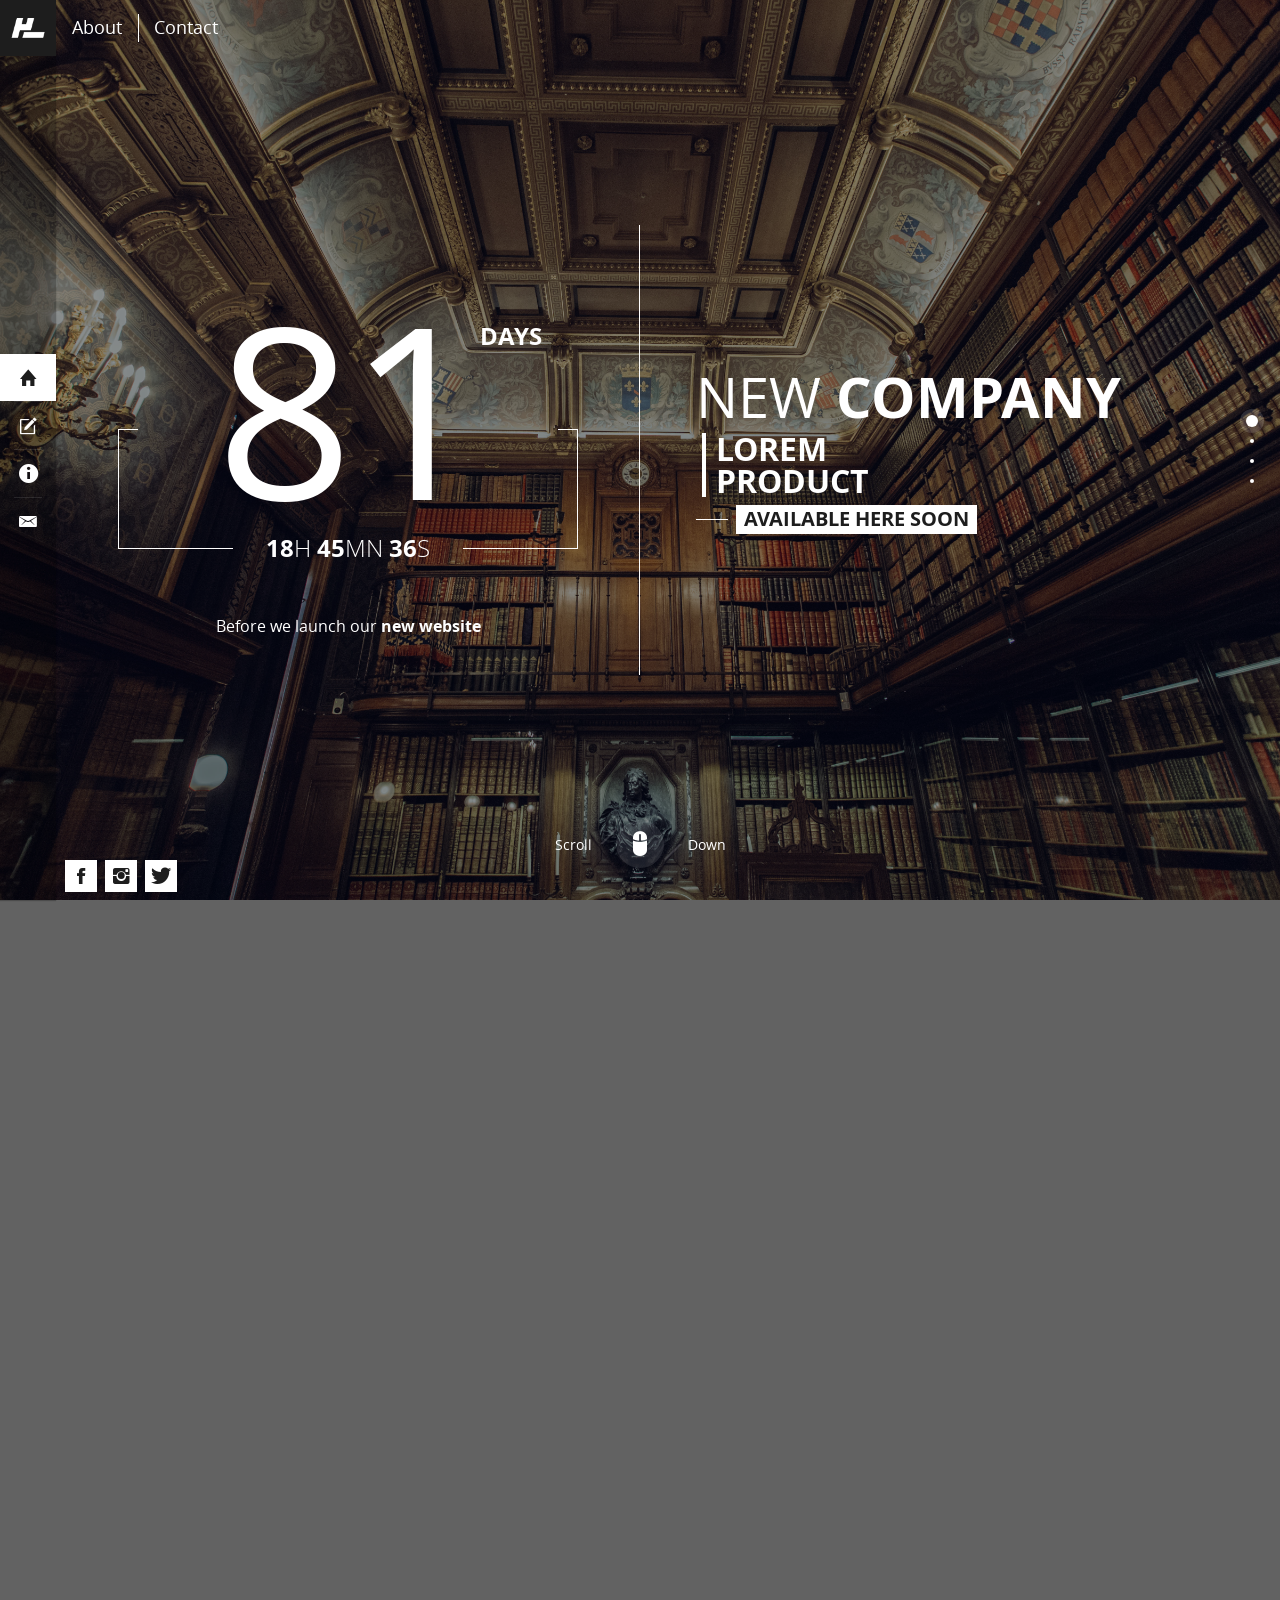
==== index2.html @ 59c7711b "index2" ====
<!doctype html>
<!--
COPYRIGHT by HighHay/Mivfx
Before using this theme, you should accept themeforest licenses terms.
http://themeforest.net/licenses
-->

<html class="no-js" lang="en">
    <head>
        <meta http-equiv="content-type" content="text/html; charset=UTF-8">
        <meta charset="utf-8">

        <!-- Page Title Here -->
        <title>Timex - Landing page Coming Soon responsive template</title>
		
        <!-- Page Description Here -->
		<meta name="description" content="A responsive coming soon template, un template HTML pour une page en cours de construction">

        <!-- Disable screen scaling-->
        <meta name="viewport" content="width=device-width, user-scalable=no, initial-scale=1, maximum-scale=1, user-scalable=0">

        <!-- Place favicon.ico and apple-touch-icon(s) in the root directory -->
        
        <!-- Initializer -->
        <link rel="stylesheet" href="./css/normalize.css">        
        
        <!-- Web fonts and Web Icons -->
        <link rel="stylesheet" href="./css/pageloader.css">
        <link rel="stylesheet" href="./fonts/opensans/stylesheet.css">
        <link rel="stylesheet" href="./fonts/asap/stylesheet.css">
        <link rel="stylesheet" href="./css/ionicons.min.css">
        
        <!-- Vendor CSS style -->
        <link rel="stylesheet" href="./css/foundation.min.css">
        <link rel="stylesheet" href="./js/vendor/jquery.fullPage.css">
        <link rel="stylesheet" href="./js/vegas/vegas.min.css">
        
		<!-- Main CSS files -->
        <link rel="stylesheet" href="./css/main.css">
        <link rel="stylesheet" href="./css/main_responsive.css">
        <link rel="stylesheet" href="./css/style-color1.css">
        
        <script src="./js/vendor/modernizr-2.7.1.min.js"></script>
    </head>
    <body id="menu" class="alt-bg">
        <!--[if lt IE 8]>
            <p class="browsehappy">You are using an <strong>outdated</strong> browser. Please <a href="http://browsehappy.com/">upgrade your browser</a> to improve your experience.</p>
        <![endif]-->
        
        <!-- Page Loader -->
        <div class="page-loader" id="page-loader">
            <div><i class="ion ion-loading-d"></i><p>loading</p></div>
        </div>
        
        <!-- BEGIN OF site header Menu -->
		<!-- Add "material" class for a material design style -->
		<header class="header-top">
			
            <div class="menu clearfix">
                <a href="#about-us">about</a>
				
                <!--<div class="menu-cont">
					<p class="text">Menu cont</p>
					<ul class="sub-menu">
						<li><a href="htp://page">My Page</a></li>
					</ul>
				</div>-->
				<!-- Add other menu similar to "about" here -->
                <a href="#contact">contact</a>
            </div>
		</header>
        <!-- END OF site header Menu-->
        
        <!-- BEGIN OF Quick nav icons at left -->
		<nav class="quick-link count-4 nav-left">
			<div class="logo">
				<a href="#home">
					<img src="img/logo_only.png" alt="Logo Brand">
				</a>
			</div>
			<ul id="qmenu" class="qmenu">
				<li data-menuanchor="home">
					<a href="#home" class=""><i class="icon ion ion-home"></i>
					</a>
					<span class="title">Home page</span>
				</li>
				<li data-menuanchor="register">
					<a href="#register"><i class="icon ion ion-compose"></i>
					</a>
					<span class="title">Stay in touch</span>
				</li>
				<li data-menuanchor="about-us">
					<a href="#about-us"><i class="icon ion ion-android-information"></i>
					</a>
					<span class="title">About Us</span>
				</li>
				<!--<li data-menuanchor="contact">
					<a href="#contact"><i class="icon ion ion-android-call"></i>
					</a>
					<span class="title">Contact</span>
				</li>-->
				<li data-menuanchor="contact">
					<a href="#contact"><i class="icon ion ion-email"></i>
					</a>
					<span class="title">Contact</span>
				</li>
			</ul>
		</nav>
        <!-- END OF Quick nav icons at left -->
        


        <!-- BEGIN OF site cover -->
        <div class="page-cover" id="s-cover">
            <!-- Cover Background -->
            <div class="cover-bg pos-abs full-size bg-img" data-image-src="img/bg-default.jpg"></div>
			
            <!-- BEGIN OF Slideshow Background -->
            <!--<div class="cover-bg pos-abs full-size slide-show">
				<i class='img' data-src='./img/bg-slide1.jpg'></i>
				<i class='img' data-src='./img/bg-slide2.jpg'></i>
				<i class='img' data-src='./img/bg-slide3.jpg'></i>
				<i class='img' data-src='./img/bg-slide4.jpg'></i>
			</div>-->
            <!-- END OF Slideshow Background -->
            
            <!--BEGIN OF Static video bg  - uncomment below to use Video as Background-->
            <!--<div id="container" class="video-container show-for-medium-up">
                <video autoplay="autoplay" loop="loop" autobuffer="autobuffer" muted="muted"
                       width="640" height="360">
                    <source src="vid/flower_loop.mp4" type="video/mp4">
                </video>
            </div>-->
            <!--END OF Static video bg-->
			
			<!-- Solid color as background -->
<!--            <div class="cover-bg pos-abs full-size bg-color" data-bgcolor="rgb(59, 59, 59)"></div>-->
			
			<!-- Solid color as filter -->
            <div class="cover-bg-mask pos-abs full-size bg-color" data-bgcolor="rgba(0, 0, 0, 0.41)"></div>
            
        </div>
        <!--END OF site Cover -->
		
		<!-- Begin of timer pane -->
		<div class="pane-when " id="s-when">
			<div class="content">
				<!-- Clock -->
				<div class="clock clock-countdown">
					<div class="site-config"
						 data-date="10/30/2016 00:00:00" 
						 data-date-timezone="+0"
						 ></div>					
					<div class="elem-center">
						<div class="digit">
							<span class="days">81</span>
							<span class="txt">days</span>
						</div>
					</div>
					<!-- Logo instead -->
<!--
					<div class="logo">
						<a href="#">
							<img src="img/logo_only.png">
						</a>
					</div>
-->
					
					<div class="elem-bottom">
						<div class="deco"></div>
						
<!--						<span class="days">12</span><span class="thin">D</span>-->
						<span class="hours">18</span><span class="thin">H</span>
						<span class="minutes">45</span><span class="thin">MN</span>
						<span class="seconds">36</span><span class="thin">S</span>
					</div>
				</div> 
				
				
				<footer>
					<p>Before we launch our <strong>new website</strong></p>
				</footer>                
			</div> 
		</div>
		<!-- End of timer pane -->
        
        <!-- BEGIN OF site main content content here -->
        <main class="page-main" id="mainpage">             
            
			<!-- Begin of home page -->
			<div class="section page-home page page-cent" id="s-home">
				
				<!-- Logo -->
				<!--<div class="logo-container">
					<img class="h-logo" src="img/logo_only.png" alt="Logo">
				</div>-->
				<!-- Content -->
				<section class="content">
					
					<header class="header">
						<div class="h-left">
							<h2>New <strong>Company</strong></h2>
						</div>
						<div class="h-right">
							<h3>Lorem <br>product</h3>
							<h4 class="subhead"><a href="#register">Available here soon</a></h4>
						</div>
					</header>
				</section>
				
				<!-- Scroll down button -->
                <footer class="p-footer p-scrolldown">
                    <a href="#register">
                        <div class="arrow-d">
							<div class="before">Scroll</div>
							<div class="after">Down</div>
							<div class="circle"><i class="ion ion-mouse"></i></div>
						</div>
                    </a>                        
                </footer>
			</div>
			<!-- End of home page -->
            
           
            
            <!-- Begin of register page -->
            <div class="section page-register page page-cent"  id="s-register">
                <section class="content">
                    <header class="p-title">
                        <h3>Register <i class="ion ion-compose"></i></h3> 
						<h4 class="subhead">Register to get our latest news</h4>
                    </header>
                    <div>
                        <form id="mail-subscription" class="form magic send_email_form" method="get" action="ajaxserver/serverfile.php">
                            <p class="invite">Please, write your email below to stay in touch with us :</p>
							<div class="fields clearfix">
								<div class="input">
									<label for="reg-email">Email </label>
									<input id="reg-email" class="email_f"  name="email" type="email" required placeholder="your@email.address" data-validation-type="email"></div>
								<div class="buttons">
									<button id="submit-email" class="button email_b" name="submit_email">Ok</button>
								</div>
							</div>
                            
                            <p class="email-ok invisible"><strong>Thank you</strong> for your subscription. We will inform you.</p>
                        </form>
                    </div>
                </section>
                <footer class="p-footer p-scrolldown">
                    <a href="#about-us">
                        <div class="arrow-d">
							<div class="before">About</div>
							<div class="after">Lorem</div>
							<div class="circle"><i class="ion ion-mouse"></i></div>
						</div>
                    </a>                        
                </footer>
            </div>
            <!-- End of register page -->
            
            <!-- Begin of about us page -->
            <div class="section page-about page page-cent" id="s-about-us">
                <section class="content">
                    <header class="p-title">
                        <h3>About Us<i class="ion ion-android-information">
                            </i>
                        </h3>
						<h4 class="subhead">We <span class="bold">make</span> only <span class="bold">beautiful</span> things</h4>
                    </header>
                    <article class="text">
                        <p>Lorem ipsum <strong>magicum </strong>dolor sit amet, consectetur adipiscing elit. Maecenas a sem ultrices neque vehicula fermentum a sit amet nulla.</p>
                        <p>Aenean ultricies odio at erat facilisis tincidunt. Fusce tempor auctor justo, nec facilisis quam vehicula vel. Aenean non mattis purus, eget lobortis odio. </p>
                    </article>
                </section>
                <footer class="p-footer p-scrolldown">
                    <a href="#contact">
                        <div class="arrow-d">
							<div class="before">Contact</div>
							<div class="after">Message</div>
							<div class="circle"><i class="ion ion-mouse"></i></div>
						</div>
                    </a>                        
                </footer>
            </div>
            <!-- End of about us page -->
                
            <!-- Begin of Contact page   -->
            <div class="section page-contact page page-cent  bg-color" data-bgcolor="rgba(95, 25, 208, 0.88)s" id="s-contact">
				<!-- Begin of contact information -->
				<div class="slide" id="s-information" data-anchor="information">
					<section class="content">
						<header class="p-title">
							<h3>Contact<i class="ion ion-location">
								</i>
							</h3>
							<ul class="buttons">
								<li class="show-for-medium-up">
									<a title="About" href="#about-us" ><i class="ion ion-android-information"></i></a>
								</li>
								<!--<li>
									<a title="Contact" href="#contact/information"><i class="ion ion-location"></i></a>
								</li>-->
								<li>
									<a title="Message" href="#contact/message"><i class="ion ion-email"></i></a>
								</li>
							</ul>
						</header>
						<!-- Begin Of Page SubSction -->
						<div class="contact">
							<div class="row">
								<div class="medium-6 columns left">
									<ul>
										<li>
											<h4>Email</h4>
											<p><a href="mailto://contact@mail.com">contactemail@mail.com</a></p>
										</li>
										<li>
											<h4>Address</h4>
											<p>99 Location Street
											<br>Antartica SP</p>
										</li>
										<li>
											<h4>Phone</h4>
											<p>+999 123 456 89</p>
										</li>
									</ul>
								</div>
								<div class="medium-6 columns social-links right">
									<ul>

										<!-- legal notice -->
										<li class="show-for-medium-up">
											<h4>Website</h4>
											<p><a href="http://www.highhay.com">www.highhay.com</a></p>
										</li>
										<li  class="show-for-medium-up">
											<h4>Find us on</h4>
											<!-- Begin of Social links -->
											<div class="socialnet">
												<a href="#"><i class="ion ion-social-facebook"></i></a>
												<a href="#"><i class="ion ion-social-instagram"></i></a>
												<a href="#"><i class="ion ion-social-twitter"></i></a>
												<a href="#"><i class="ion ion-social-pinterest"></i></a>
												<a href="#"><i class="ion ion-social-tumblr"></i></a>
											</div>
											<!-- End of Social links -->
										</li>
										<li>
											<p><img src="img/logo_large.png" alt="Logo" class="logo"></p>
											<p class="small">Bientot by <strong><a href="http://highhay.com">Brand</a></strong>. All right reserved 2015</p>
										</li>
									</ul>

								</div>
							</div>
						</div>
						<!-- End of page SubSection -->
					</section>  
				</div>
				<!-- end of contact information -->
				
				<!-- begin of contact message --> 
				<div class="slide" id="s-message" data-anchor="message">
					<section class="content">
						<header class="p-title">
							<h3>Write to us<i class="ion ion-email">
								</i>
							</h3>
							<ul class="buttons">
								<li class="show-for-medium-up">
									<a title="About" href="#about-us"><i class="ion ion-android-information"></i></a>
								</li>
								<li>
									<a title="Contact" href="#contact/information"><i class="ion ion-location"></i></a>
								</li>
								<!--<li>
									<a title="Message" href="#contact/message"><i class="ion ion-email"></i></a>
								</li>-->
							</ul>
						</header>
						<!-- Begin Of Page SubSction -->
						
						<div class="page-block c-right v-zoomIn">
							<div class="wrapper">
								<div>
									<form class="message form send_message_form" method="get" action="ajaxserver/serverfile.php">
										<div class="fields clearfix">
											<div class="input">
												<label for="mes-name">Name </label>
												<input id="mes-name" name="name" type="text" placeholder="Your Name" required></div>
											<div class="buttons">
												<button id="submit-message" class="button email_b" name="submit_message">Ok</button>
											</div>
										</div>
										<div class="fields clearfix">
											<div class="input">
												<label for="mes-email">Email </label>
												<input id="mes-email" type="email" placeholder="Email Address" name="email" required>
											</div>
										</div>
										<div class="fields clearfix no-border">
											<label for="mes-text">Message </label>
											<textarea id="mes-text" placeholder="Message ..." name="message" required></textarea>

											<div>
												<p class="message-ok invisible">Your message has been sent, thank you.</p>
											</div>
										</div>
									</form>
								</div>
							</div>
						</div>
						<!-- End Of Page SubSction -->
					</section>
						
				</div>
				<!-- End of contact message -->
            </div>
            <!-- End of Contact page  -->   
        
        </main>

        <!-- END OF site main content content here -->  
		
		<!-- Begin of site footer -->
		<footer class="page-footer">
			<div>
				<a href="http://www.facebook.com/highhay" target="_blank"><i class="ion icon ion-social-facebook"></i></a>
				<a href="http://www.instagram.com/miradontsoa" target="_blank"><i class="ion icon ion-social-instagram"></i></a>
				<a href="http://twitter.com/miradontsoa" target="_blank"><i class="ion icon ion-social-twitter"></i></a>
			</div>
		</footer>
		<!-- End of site footer -->

        
<!--        <script src="//ajax.googleapis.com/ajax/libs/jquery/1.11.0/jquery.min.js"></script>-->
        
        <!-- All Javascript plugins goes here -->
<!--		<script src="//code.jquery.com/jquery-1.11.2.min.js"></script>-->
        <script src="./js/vendor/jquery-1.11.2.min.js"></script>
		<!-- All vendor scripts -->
        <script src="./js/vendor/all.js"></script>
		
		<!-- Detailed vendor scripts -->
        <!--<script src="./js/vendor/jquery.fullPage.min.js"></script>
        <script src="./js/vendor/jquery.slimscroll.min.js"></script>
        <script src="./js/vendor/jquery.knob.min.js"></script>
        <script src="./js/vegas/vegas.min.js"></script>
        <script src="./js/jquery.maximage.js"></script>
        <script src="./js/okvideo.min.js"></script>-->
		
		<!-- Downcount JS -->
        <script src="./js/jquery.downCount.js"></script>
		
		<!-- Form script -->
        <script src="./js/form_script.js"></script>
        
		<!-- Javascript main files -->
        <script src="./js/main.js"></script>
         

        <!-- Google Analytics: Uncomment and change UA-XXXXX-X to be your site"s ID. -->
        <!--<script>
            (function(b,o,i,l,e,r){b.GoogleAnalyticsObject=l;b[l]||(b[l]=
            function(){(b[l].q=b[l].q||[]).push(arguments)});b[l].l=+new Date;
            e=o.createElement(i);r=o.getElementsByTagName(i)[0];
            e.src="//www.google-analytics.com/analytics.js";
            r.parentNode.insertBefore(e,r)}(window,document,"script","ga"));
            ga("create","UA-XXXXX-X");ga("send","pageview");
        </script>-->
    </body>
</html>
---- css/pageloader.css ----
/*----------------------------------------------------------------------
Page loader CSS BY HighHay

USAGE:
------
- Add this as an external CSS file and put it before other css links inside
html file
- Add the following tag inside HTML file :
<div class='page-loader'>
    <div><i class='fa fa-spinner  fa-spin'></i><p>loading</p></div>
</div>
------------------------------------------------------------------------*/
.page-loader{
    position: fixed;
    z-index: 200;
    width: 100%;
    height: 100%;
    top:0;
    left:0;
    background: #333333;
    display: block;  
    
}
.page-loader .fa{
    font-size: 2.5rem;
}
.page-loader,
.page-loader.visible{
    -webkit-transition: 0.6s;
    -ms-transition: 0.6s;
    -moz-transition: 0.6s;
    transition: 0.6s;
    opacity: 1;
    visibility: visible;    
}
.page-loader.hidden{
    visibility: hidden;
/*    display: none;*/
    opacity: 0;
    
}
    .page-loader div{
        position: absolute;
        top:50%;
        width: 100%;
        text-align: center;
        color: #fff;
        margin-top: -1rem;
        font-size: 4rem;
    }
        .page-loader div p{
            margin-top: 1.0rem;
            font-size: 1.0rem;
            color: #fff;
            letter-spacing: -0.05rem;
            padding-left: 0.15rem;
            text-transform: uppercase;
            font-family: 'OpenSans'; 
        }
---- fonts/opensans/stylesheet.css ----
/*OpenSans Font*/

@font-face {
    font-family: 'Opensans';
    src: url('OpenSans-Bold-webfont.eot');
    src: url('OpenSans-Bold-webfont.eot?#iefix') format('embedded-opentype'),
         url('OpenSans-Bold-webfont.woff') format('woff'),
         url('OpenSans-Bold-webfont.ttf') format('truetype'),
         url('OpenSans-Bold-webfont.svg#open_sansbold') format('svg');
    font-weight: bold;
    font-style: normal;
}


@font-face {
    font-family: 'Opensans';
    src: url('opensans-light-webfont.eot');
    src: url('opensans-light-webfont.eot?#iefix') format('embedded-opentype'),
         url('opensans-light-webfont.woff') format('woff'),
         url('opensans-light-webfont.ttf') format('truetype'),
         url('opensans-light-webfont.svg#open_sanslight') format('svg');
    font-weight: 300;
    font-style: normal;

}
@font-face {
    font-family: 'OpenSans';
    src: url('opensans-regular-webfont.eot');
    src: url('opensans-regular-webfont.eot?#iefix') format('embedded-opentype'),
         url('opensans-regular-webfont.woff') format('woff'),
         url('opensans-regular-webfont.ttf') format('truetype'),
         url('opensans-regular-webfont.svg#open_sansregular') format('svg');
    font-weight: normal;
    font-style: normal;
}
/*
@font-face {
    font-family: 'OpenSans';
    src: url('opensans-light-webfont.eot');
    src: url('opensans-light-webfont.eot?#iefix') format('embedded-opentype'),
         url('opensans-light-webfont.woff') format('woff'),
         url('opensans-light-webfont.ttf') format('truetype'),
         url('opensans-light-webfont.svg#open_sanslight') format('svg');
    font-weight: 100;
    font-style: normal;

}

@font-face {
    font-family: 'OpenSans';
    src: url('opensans-regular-webfont.eot');
    src: url('opensans-regular-webfont.eot?#iefix') format('embedded-opentype'),
         url('opensans-regular-webfont.woff') format('woff'),
         url('opensans-regular-webfont.ttf') format('truetype'),
         url('opensans-regular-webfont.svg#open_sansregular') format('svg');
    font-weight: normal;
    font-style: normal;
}

@font-face {
    font-family: 'OpenSans';
    src: url('OpenSans-Bold-webfont.eot');
    src: url('OpenSans-Bold-webfont.eot?#iefix') format('embedded-opentype'),
         url('OpenSans-Bold-webfont.woff') format('woff'),
         url('OpenSans-Bold-webfont.ttf') format('truetype'),
         url('OpenSans-Bold-webfont.svg#open_sansbold') format('svg');
    font-weight: bold;
    font-style: normal;
}

@font-face {
    font-family: 'OpenSans';
    src: url('OpenSans-ExtraBold-webfont.eot');
    src: url('OpenSans-ExtraBold-webfont.eot?#iefix') format('embedded-opentype'),
         url('OpenSans-ExtraBold-webfont.woff') format('woff'),
         url('OpenSans-ExtraBold-webfont.ttf') format('truetype'),
         url('OpenSans-ExtraBold-webfont.svg#open_sansextrabold') format('svg');
    font-weight: 900;
    font-style: normal;
}*/
---- fonts/asap/stylesheet.css ----
/*OpenSans Font*/
@font-face {
    font-family: 'Asap';
    src: url('Asap-Regular.otf') format('truetype'); 
    font-weight: normal;
    font-style: normal;

}

@font-face {
    font-family: 'Asap';
    src: url('Asap-Bold.otf') format('truetype');
    font-weight: bold;
    font-style: normal;
}

@font-face {
    font-family: 'Asap';
    src: url('Asap-Italic.otf') format('truetype');
    font-weight: normal;
    font-style: italic;
}

@font-face {
    font-family: 'Asap';
    src: url('Asap-BoldItalic.otf') format('truetype');
    font-weight: bold;
    font-style: italic;
}
---- js/vegas/vegas.min.css ----
.vegas-overlay,.vegas-slide,.vegas-slide-inner,.vegas-timer,.vegas-wrapper{position:absolute;top:0;left:0;bottom:0;right:0;overflow:hidden;border:none;padding:0;margin:0}.vegas-overlay{opacity:.5;background:url(overlays/02.png) center center}.vegas-timer{top:auto;bottom:0;height:2px}.vegas-timer-progress{width:0;height:100%;background:#fff;-webkit-transition:width ease-out;transition:width ease-out}.vegas-timer-running .vegas-timer-progress{width:100%}.vegas-slide,.vegas-slide-inner{margin:0;padding:0;background:center center no-repeat;-webkit-transform:translateZ(0);transform:translateZ(0)}body .vegas-container{overflow:hidden!important;position:relative}.vegas-video{min-width:100%;min-height:100%;width:auto;height:auto}body.vegas-container{overflow:auto;position:static;z-index:-2}body.vegas-container>.vegas-overlay,body.vegas-container>.vegas-slide,body.vegas-container>.vegas-timer{position:fixed;z-index:-1}:root body.vegas-container>.vegas-overlay,:root body.vegas-container>.vegas-slide,_::full-page-media,_:future{bottom:-76px}.vegas-transition-fade,.vegas-transition-fade2{opacity:0}.vegas-transition-fade-in,.vegas-transition-fade2-in{opacity:1}.vegas-transition-fade2-out{opacity:0}.vegas-transition-blur,.vegas-transition-blur2{opacity:0;-webkit-filter:blur(32px);filter:blur(32px)}.vegas-transition-blur-in,.vegas-transition-blur2-in{opacity:1;-webkit-filter:blur(0px);filter:blur(0px)}.vegas-transition-blur2-out{opacity:0}.vegas-transition-flash,.vegas-transition-flash2{opacity:0;-webkit-filter:brightness(25);filter:brightness(25)}.vegas-transition-flash-in,.vegas-transition-flash2-in{opacity:1;-webkit-filter:brightness(1);filter:brightness(1)}.vegas-transition-flash2-out{opacity:0;-webkit-filter:brightness(25);filter:brightness(25)}.vegas-transition-negative,.vegas-transition-negative2{opacity:0;-webkit-filter:invert(100%);filter:invert(100%)}.vegas-transition-negative-in,.vegas-transition-negative2-in{opacity:1;-webkit-filter:invert(0);filter:invert(0)}.vegas-transition-negative2-out{opacity:0;-webkit-filter:invert(100%);filter:invert(100%)}.vegas-transition-burn,.vegas-transition-burn2{opacity:0;-webkit-filter:contrast(1000%) saturate(1000%);filter:contrast(1000%) saturate(1000%)}.vegas-transition-burn-in,.vegas-transition-burn2-in{opacity:1;-webkit-filter:contrast(100%) saturate(100%);filter:contrast(100%) saturate(100%)}.vegas-transition-burn2-out{opacity:0;-webkit-filter:contrast(1000%) saturate(1000%);filter:contrast(1000%) saturate(1000%)}.vegas-transition-slideLeft,.vegas-transition-slideLeft2{-webkit-transform:translateX(100%);-ms-transform:translateX(100%);transform:translateX(100%)}.vegas-transition-slideLeft-in,.vegas-transition-slideLeft2-in{-webkit-transform:translateX(0%);-ms-transform:translateX(0%);transform:translateX(0%)}.vegas-transition-slideLeft2-out,.vegas-transition-slideRight,.vegas-transition-slideRight2{-webkit-transform:translateX(-100%);-ms-transform:translateX(-100%);transform:translateX(-100%)}.vegas-transition-slideRight-in,.vegas-transition-slideRight2-in{-webkit-transform:translateX(0%);-ms-transform:translateX(0%);transform:translateX(0%)}.vegas-transition-slideRight2-out{-webkit-transform:translateX(100%);-ms-transform:translateX(100%);transform:translateX(100%)}.vegas-transition-slideUp,.vegas-transition-slideUp2{-webkit-transform:translateY(100%);-ms-transform:translateY(100%);transform:translateY(100%)}.vegas-transition-slideUp-in,.vegas-transition-slideUp2-in{-webkit-transform:translateY(0%);-ms-transform:translateY(0%);transform:translateY(0%)}.vegas-transition-slideDown,.vegas-transition-slideDown2,.vegas-transition-slideUp2-out{-webkit-transform:translateY(-100%);-ms-transform:translateY(-100%);transform:translateY(-100%)}.vegas-transition-slideDown-in,.vegas-transition-slideDown2-in{-webkit-transform:translateY(0%);-ms-transform:translateY(0%);transform:translateY(0%)}.vegas-transition-slideDown2-out{-webkit-transform:translateY(100%);-ms-transform:translateY(100%);transform:translateY(100%)}.vegas-transition-zoomIn,.vegas-transition-zoomIn2{-webkit-transform:scale(0);-ms-transform:scale(0);transform:scale(0);opacity:0}.vegas-transition-zoomIn-in,.vegas-transition-zoomIn2-in{-webkit-transform:scale(1);-ms-transform:scale(1);transform:scale(1);opacity:1}.vegas-transition-zoomIn2-out,.vegas-transition-zoomOut,.vegas-transition-zoomOut2{-webkit-transform:scale(2);-ms-transform:scale(2);transform:scale(2);opacity:0}.vegas-transition-zoomOut-in,.vegas-transition-zoomOut2-in{-webkit-transform:scale(1);-ms-transform:scale(1);transform:scale(1);opacity:1}.vegas-transition-zoomOut2-out{-webkit-transform:scale(0);-ms-transform:scale(0);transform:scale(0);opacity:0}.vegas-transition-swirlLeft,.vegas-transition-swirlLeft2{-webkit-transform:scale(2) rotate(35deg);-ms-transform:scale(2) rotate(35deg);transform:scale(2) rotate(35deg);opacity:0}.vegas-transition-swirlLeft-in,.vegas-transition-swirlLeft2-in{-webkit-transform:scale(1) rotate(0deg);-ms-transform:scale(1) rotate(0deg);transform:scale(1) rotate(0deg);opacity:1}.vegas-transition-swirlLeft2-out,.vegas-transition-swirlRight,.vegas-transition-swirlRight2{-webkit-transform:scale(2) rotate(-35deg);-ms-transform:scale(2) rotate(-35deg);transform:scale(2) rotate(-35deg);opacity:0}.vegas-transition-swirlRight-in,.vegas-transition-swirlRight2-in{-webkit-transform:scale(1) rotate(0deg);-ms-transform:scale(1) rotate(0deg);transform:scale(1) rotate(0deg);opacity:1}.vegas-transition-swirlRight2-out{-webkit-transform:scale(2) rotate(35deg);-ms-transform:scale(2) rotate(35deg);transform:scale(2) rotate(35deg);opacity:0}.vegas-animation-kenburns{-webkit-animation:kenburns ease-out;animation:kenburns ease-out}@-webkit-keyframes kenburns{0%{-webkit-transform:scale(1.5);transform:scale(1.5)}100%{-webkit-transform:scale(1);transform:scale(1)}}@keyframes kenburns{0%{-webkit-transform:scale(1.5);transform:scale(1.5)}100%{-webkit-transform:scale(1);transform:scale(1)}}.vegas-animation-kenburnsUp{-webkit-animation:kenburnsUp ease-out;animation:kenburnsUp ease-out}@-webkit-keyframes kenburnsUp{0%{-webkit-transform:scale(1.5) translate(0,10%);transform:scale(1.5) translate(0,10%)}100%{-webkit-transform:scale(1) translate(0,0);transform:scale(1) translate(0,0)}}@keyframes kenburnsUp{0%{-webkit-transform:scale(1.5) translate(0,10%);transform:scale(1.5) translate(0,10%)}100%{-webkit-transform:scale(1) translate(0,0);transform:scale(1) translate(0,0)}}.vegas-animation-kenburnsDown{-webkit-animation:kenburnsDown ease-out;animation:kenburnsDown ease-out}@-webkit-keyframes kenburnsDown{0%{-webkit-transform:scale(1.5) translate(0,-10%);transform:scale(1.5) translate(0,-10%)}100%{-webkit-transform:scale(1) translate(0,0);transform:scale(1) translate(0,0)}}@keyframes kenburnsDown{0%{-webkit-transform:scale(1.5) translate(0,-10%);transform:scale(1.5) translate(0,-10%)}100%{-webkit-transform:scale(1) translate(0,0);transform:scale(1) translate(0,0)}}.vegas-animation-kenburnsLeft{-webkit-animation:kenburnsLeft ease-out;animation:kenburnsLeft ease-out}@-webkit-keyframes kenburnsLeft{0%{-webkit-transform:scale(1.5) translate(10%,0);transform:scale(1.5) translate(10%,0)}100%{-webkit-transform:scale(1) translate(0,0);transform:scale(1) translate(0,0)}}@keyframes kenburnsLeft{0%{-webkit-transform:scale(1.5) translate(10%,0);transform:scale(1.5) translate(10%,0)}100%{-webkit-transform:scale(1) translate(0,0);transform:scale(1) translate(0,0)}}.vegas-animation-kenburnsRight{-webkit-animation:kenburnsRight ease-out;animation:kenburnsRight ease-out}@-webkit-keyframes kenburnsRight{0%{-webkit-transform:scale(1.5) translate(-10%,0);transform:scale(1.5) translate(-10%,0)}100%{-webkit-transform:scale(1) translate(0,0);transform:scale(1) translate(0,0)}}@keyframes kenburnsRight{0%{-webkit-transform:scale(1.5) translate(-10%,0);transform:scale(1.5) translate(-10%,0)}100%{-webkit-transform:scale(1) translate(0,0);transform:scale(1) translate(0,0)}}.vegas-animation-kenburnsUpLeft{-webkit-animation:kenburnsUpLeft ease-out;animation:kenburnsUpLeft ease-out}@-webkit-keyframes kenburnsUpLeft{0%{-webkit-transform:scale(1.5) translate(10%,10%);transform:scale(1.5) translate(10%,10%)}100%{-webkit-transform:scale(1) translate(0,0);transform:scale(1) translate(0,0)}}@keyframes kenburnsUpLeft{0%{-webkit-transform:scale(1.5) translate(10%,10%);transform:scale(1.5) translate(10%,10%)}100%{-webkit-transform:scale(1) translate(0,0);transform:scale(1) translate(0,0)}}.vegas-animation-kenburnsUpRight{-webkit-animation:kenburnsUpRight ease-out;animation:kenburnsUpRight ease-out}@-webkit-keyframes kenburnsUpRight{0%{-webkit-transform:scale(1.5) translate(-10%,10%);transform:scale(1.5) translate(-10%,10%)}100%{-webkit-transform:scale(1) translate(0,0);transform:scale(1) translate(0,0)}}@keyframes kenburnsUpRight{0%{-webkit-transform:scale(1.5) translate(-10%,10%);transform:scale(1.5) translate(-10%,10%)}100%{-webkit-transform:scale(1) translate(0,0);transform:scale(1) translate(0,0)}}.vegas-animation-kenburnsDownLeft{-webkit-animation:kenburnsDownLeft ease-out;animation:kenburnsDownLeft ease-out}@-webkit-keyframes kenburnsDownLeft{0%{-webkit-transform:scale(1.5) translate(10%,-10%);transform:scale(1.5) translate(10%,-10%)}100%{-webkit-transform:scale(1) translate(0,0);transform:scale(1) translate(0,0)}}@keyframes kenburnsDownLeft{0%{-webkit-transform:scale(1.5) translate(10%,-10%);transform:scale(1.5) translate(10%,-10%)}100%{-webkit-transform:scale(1) translate(0,0);transform:scale(1) translate(0,0)}}.vegas-animation-kenburnsDownRight{-webkit-animation:kenburnsDownRight ease-out;animation:kenburnsDownRight ease-out}@-webkit-keyframes kenburnsDownRight{0%{-webkit-transform:scale(1.5) translate(-10%,-10%);transform:scale(1.5) translate(-10%,-10%)}100%{-webkit-transform:scale(1) translate(0,0);transform:scale(1) translate(0,0)}}@keyframes kenburnsDownRight{0%{-webkit-transform:scale(1.5) translate(-10%,-10%);transform:scale(1.5) translate(-10%,-10%)}100%{-webkit-transform:scale(1) translate(0,0);transform:scale(1) translate(0,0)}}
---- css/main.css ----
/*-----------------------------------------------------------------
[Legal Notice]

Copyright (c) HighHay/Mivfx
Before using this template, you should agree with themeforest licenses terms.
http://themeforest.net/licenses
-------------------------------------------------------------------*/

/*------------------------------------------------------------------
[Table of contents]
/** CSS Reference
    0. Base Style
        0.button Buttons
        0.color Color bg-XX text-XX
	1. Link and logo at top / .header-top
	2. Dot navigation at right / #fp-nav, #fp-nav.right
	3. Quick links at right / .quick-link
		3.1 quick link position / .quick-link .count-X (where X=1,2,3,4,5)
		3.2 Links
	4. Page footer / .page-footer
	5. Page cover / .page-cover
		5.1. page cover background image,color (overriden by data-bgcolor or data-image-src atributes) / .page-cover .cover-bg
		5.2 Page cover  background mask (overriden by data-bgcolor or data-image-src atributes) / .page-cover .cover-bg-mask
	6. Main page / .page-main
		6.0 Page footer with scroll down button / .p-footer
		6.1 Page general params / .page-cent, .page
		6.3 Page and slide animation / .page.transition , .slide.transition
		6.4 Clock countdown / .page-when, .pane-when .clock
		6.5 Registration form / .page-register
		6.6 About us / .page-about
		6.7 Contact, Message / .page-contact
	7. Video background / .video-container

	Hooks for responsiveness (mobile friendly) can be found in "main_responsive.css" file

**/
/*---------- 
[Colors]
    text color : #FFFFFF, #FFF
    blue : #5677FC
    transluscent white : rgba(255, 255, 255, 0.15) / #fff;
*/

/* 0. Base Style  */
/* initialization */
html {
    color: #fff;
    font-size: 1em;
    line-height: 1.4;
	background: #626262;
}

::-moz-selection {
    background: #fff;
    text-shadow: none;
}


hr {
    display: block;
    height: 1px;
    border: 0;
    border-top: 1px solid #ccc;
    margin: 1em 0;
    padding: 0;
}

audio,
canvas,
img,
svg,
video {
    vertical-align: middle;
}


fieldset {
    border: 0;
    margin: 0;
    padding: 0;
}

textarea {
    resize: vertical;
}

.browsehappy {
    margin: 0.2em 0;
    background: #ccc;
    color: #000;
    padding: 0.2em 0;
}

body, html, h1, h2, h3, h4, h5, h6, a, ul, li{
    
}
body{
    font-family: 'OpenSans';
    background: #fff;
    
    margin: 0;
    padding: 0;
}
ul, li{
    list-style: none outside none;
    margin: 0;
}
iframe{
    border: none;   
}
.pos-rel{
    position: relative;
}
.pos-abs{
    position: absolute;
}
.pos-fix{
    position: fixed;
}
.full-width{
    width: 100%;
    max-width: 1440px;
}
.full-height{
    height: 100%;   
}
.full-size{
    top:0;
    left:0;
    right: 0;
    bottom: 0;
}

.my-button {
    text-transform: uppercase; 
    font-size: 1rem;
    padding: 1em;
    /* padding-top: 0.8rem; */
    padding-bottom: 0.8rem;
    display: inline-block;
    box-sizing: border-box;
    margin: 0;
}

.center-vh{
/*
    height: 100%;
    width: 100%; 
*/
    /* width needed for Firefox */

    /* old flexbox - Webkit and Firefox. For backwards compatibility */
    display: -webkit-box; display: -moz-box;
    /* middle-aged flexbox. Needed for IE 10 */
    display: -ms-flexbox;
    /* new flexbox. Chrome (prefix), Opera, upcoming browsers without */
    display: -webkit-flex;
    display: flex;

    /* old flexbox: box-* */
    -webkit-box-align: center; -moz-box-align: center;
    /* middle flexbox: flex-* */
    -ms-flex-align: center;
    /* new flexbox: various property names */
    -webkit-align-items: center;
    align-items: center;


    -webkit-box-pack: center; -moz-box-pack: center;
    -ms-flex-pack: center;
    -webkit-justify-content: center;
    justify-content: center;    
}
.pos-top{
    top:0;
}
.pos-left{
    left: 0;
}
.pos-right{
    right: 0;
}
.pos-bottom{
    bottom: 0;   
}
.relh100{
    position:relative; height: 100%;   
}
/* Make page full width so reset foundation restriction on max-width*/
.row{
/*    width: 100%;*/
    max-width: 100%;
}


ul, li{
    list-style: none outside none;
    margin: 0;
}

.full-width{
    width: 100%;
    max-width: 100%;
    
    max-width: 1440px;
    margin-left: auto;
    margin-right: auto;
}
.fullscreen-width{
    width: 100%;
    max-width: 100%;
}
.table{
    display: table;
    height: inherit;
    margin: auto;
}
.table-cell{
    display: table-cell;
/*    height: inherit;*/
    vertical-align: middle;
}
.align-center{
    text-align: center;   
}
.align-left{    
    text-align: left;
}
.align-right{
    text-align: right;   
}
.align-justify{
    text-align: justify;   
}
/*
.mask{
    position: relative;
}
*/

/** 0. color Color */
.mask:before
{
    position: absolute;
    top:0;
    left:0;
    bottom: 0;
    right: 0;
    width: 100%;
    height: 100%;
    content: ' ';
    opacity: 0.8;
/*    z-index: 10;*/
}
.title.bg-red,
.bg-red,
.mask-red:before{    
    background: #e51c23;
}
.title.bg-yellow,
.bg-yellow,
.mask-yellow:before{    
    background: #ffeb3b;
}
.title.bg-blue,
.bg-blue,
.mask-blue:before{    
    background: #5677fc;
}
.title.bg-pink,
.bg-pink,
.mask-pink:before{    
    background: #e91e63;
}
.title.bg-green,
.bg-green,
.mask-green:before{    
    background: #259b24;
}
.title.bg-white,
.bg-white,
.mask-white:before{    
    background: #fff;
}
.title.bg-black,
.bg-black,
.mask-black:before{    
    background: #1f1f1f;
}
.title.bg-orange,
.bg-orange,
.mask-orange:before{    
    background: #ff9800;
/*    background: #ef6c00;*/
}
.title.bg-purple,
.bg-purple,
.mask-purple:before{    
    background: #9c27b0;
}
.title.bg-lime,
.bg-lime,
.mask-lime:before{    
    background: #cddc39;
}
.title.bg-bluegrey,
.bg-bluegrey,
.mask-bluegrey:before{    
    background: #607d8b;
}

.title.bg-bluegreylight,
.bg-bluegreylight,
.mask-bluegreylight:before{    
    background: #f0f0f0;
}
.title.bg-bluegreydark,
.bg-bluegreydark,
.mask-bluegreydark:before{    
    background: #37474f;
}
.title.bg-indigo,
.bg-indigo,
.mask-indigo:before{    
    background: #3f51b5;
}
.title.bg-black,
.bg-black,
.mask-black:before{    
    background: #000;
}
.title.bg-black1,
.bg-black1,
.mask-black1:before{    
    background: #333;
}
.title.bg-amber,
.bg-amber,
.mask-amber:before{    
    background: #ffc107;
}

.text-white{
    color: #fff;   
}
.text-black{
    color: #333333;   
}
.text-bold{
    font-weight: bold;   
}
.text-red{
    color: #e51c23;   
}
.text-blue{
    color: #455ede;   
}
.text-orange{
    color: #ff9800;   
}
.text-yellow{
    color: #ffd600;   
}
.text-amber{
    color: #ffc107;   
}
.text-pink{
    color: #e91e63;   
}
.text-lightblue{
    color: #03a9f4;   
}

.small-col-20{
    width: 20%;
}
.box-shadow {
    -webkit-box-shadow: inset 0 1px 0 rgba(255,255,255,0.5),
     0 2px 2px rgba(0,0,0,0.2),
     0 0 4px 1px rgba(0,0,0,0.1);
    -moz-box-shadow: inset 0 1px 0 rgba(255,255,255,0.5),
     0 2px 2px rgba(0,0,0,0.2),
     0 0 4px 1px rgba(0,0,0,0.1);
    -ms-box-shadow: inset 0 1px 0 rgba(255,255,255,0.5),
     0 2px 2px rgba(0,0,0,0.2),
     0 0 4px 1px rgba(0,0,0,0.1);
    box-shadow: inset 0 1px 0 rgba(255,255,255,0.5),
     0 2px 2px rgba(0,0,0,0.2),
     0 0 4px 1px rgba(0,0,0,0.1);
}





/* Viewport visibility animation  */
.hidden{
     opacity:0;
     -webkit-transition: 0.6s;
     -ms-transition: 0.6s;
     transition: 0.6s;
}
.visible{
     opacity:1;
    -ms-transition: 0.6s;
    -webkit-transition: 0.6s;
    transition: 0.6s;
}
.invisible{
    display: none !important;  
}
.s-visible-medium-up{
    opacity:0;
}
strong,
.bold{
	font-weight: bold;
}
.column, .columns{
    padding: 0;   
}
.row .row{
    margin: 0;   
}

/* 1. Link and logo at top  */
.header-top{
    position: fixed;
    z-index: 20;
    top:0;
    left: 56px;
	height: 56px;
/*
	background: rgba(255, 255, 255, 0.15);
	-webkit-box-shadow: 0px 1px 1px 0px rgba(0, 0, 0, 0.2), 0px 0px 2px 0px rgba(0, 0, 0, 0.1);
	box-shadow: 0px 1px 1px 0px rgba(0, 0, 0, 0.2), 0px 0px 2px 0px rgba(0, 0, 0, 0.1);
*/
}
.header-top.material{
	background: rgba(255, 255, 255, 0.15);
	-webkit-box-shadow: 0px 1px 1px 0px rgba(0, 0, 0, 0.2), 0px 0px 2px 0px rgba(0, 0, 0, 0.1);
	box-shadow: 0px 1px 1px 0px rgba(0, 0, 0, 0.2), 0px 0px 2px 0px rgba(0, 0, 0, 0.1);
}

	.header-top>div{
		display: inline-block;
		float: left;
	}
	.header-top .logo img{
		height: 56px;
		width: auto;
		padding: 8px 16px;
	}
	.header-top .logo{
		transition: 0.3s;
	}
	.header-top .logo:hover{
		background: rgba(255, 255, 255, 0.15);
	}

	.header-top.material .menu{
		border-right: 1px solid #f5f5f5;
	}
	.header-top.material .menu:last-child{
		border-right: none;
	}
	.header-top.material .menu a,
	.header-top .menu a{
		height: 56px;
/*		display: inline-block;*/
		display: block;
		float: left;
		background: #fff;
		color: #5677fc;
		text-transform: capitalize;
		text-align: center;
		font-size:18px;
    	font-family: 'Opensans';
		font-weight: normal;
		padding: 14px 16px;
		-webkit-transition: 0.3s;
		transition: 0.3s;
	}
	.header-top .menu a{
		background: transparent;
		font-weight: normal;
/*		font-weight: bold;*/
		color: #fff;
		position: relative;
	}
	.header-top.material .menu a:first-child:after{
		display: none;
	}
	.header-top .menu a:first-child:after{
		display: none;
	}
	.header-top .menu a:after{
		position: absolute;
		left: 0;
		top: 25%;
		height: 50%;
		width: 1px;
		background: #fff;
		content: "";
	}

	.header-top.material .menu a:hover{
		background: #5677fc;
	}
	.header-top .menu a:hover{
		background: rgba(255, 255, 255, 0.15);
		color: #fff;
	}
 
/* 2. Dot navigation at right */
#fp-nav.right{
    right: 0px;
    margin-right: 14px;
	position: absolute;
}
#fp-nav span, .fp-slidesNav span{
    border-color: #fff;
	-webkit-transition: 0.3s;
	transition: 0.3s;
	width: 10px;
	height: 10px;
}
#fp-nav ul li a span{
	background: #fff;
}
#fp-nav li, .fp-slidesNav li {
    display: block;
    width: 10px;
    height: 10px;
    margin: 16px;
    position: relative;
}
	#fp-nav span:after, .fp-slidesNav span:after{	
		background: rgba(255, 255, 255, 0.15);  
		position: absolute;
		content: "";
		
		display: block;
		top: 4px;
		left: 4px;
		right: 4px;
		bottom: 4px;
		border-radius: 100%;
		-webkit-transition: 0.3s;
		transition: 0.3s;
	}
#fp-nav li .active span, .fp-slidesNav .active span{
    background: #fff;
	position: absolute;
}
	#fp-nav li .active span:after, 
	.fp-slidesNav .active span:after{
		top: -6px;
		left: -6px;
		bottom: -6px;
		right: -6px;
	}
/* 3.  Quick links at left*/
.quick-link{
	position: fixed;
	top: 0;
	left: 0;
	bottom: 0;
    width: 56px;
	-webkit-box-shadow: 0px 1px 1px 0px rgba(0, 0, 0, 0.2), 0px 0px 2px 0px rgba(0, 0, 0, 0.1);
	box-shadow: 0px 1px 1px 0px rgba(0, 0, 0, 0.2), 0px 0px 2px 0px rgba(0, 0, 0, 0.1);
	z-index: 100;
	background: rgba(0, 0, 0, 0.26);
}
.quick-link .logo{
	width: 56px;
	height: 56px;
	position: absolute;
	top: 0;
	left: 0;
	background: #1d1d1d;
}
.quick-link .logo a{
	padding: 8px;
	height: 100%;
	width: 100%;
}
.quick-link .logo a:after{
	background: none !important;
}
.quick-link .qmenu{
	position: relative;
	position: absolute;
	top: 50%;
}
.quick-link li{
	list-style: none;
	list-style-position: outside;
	display: block;
	height: 48px;
	width: 56px;
	position: relative;
}
/* 3.1 quick link position : use it to adjust its position */
	.quick-link.count-1 .qmenu{
		margin-top: -24px; /* 48*1/2*/
	}
	.quick-link.count-2 .qmenu{
		margin-top: -48px; /* 48*5/2*/
	}
	.quick-link.count-3 .qmenu{
		margin-top: -72px; /* 48*3/2*/
	}
	.quick-link.count-4 .qmenu{
		margin-top: -96px; /* 48*4/2*/
	}
	.quick-link.count-5 .qmenu{
		margin-top: -120px; /* 48*5/2*/
	}
	.quick-link.count-6 .qmenu{
		margin-top: -144px; /* 48*6/2*/
	}
	.quick-link.count-7 .qmenu{
		margin-top: -168px; /* 48*7/2*/
	}
/* 3.2 Links */
.quick-link a{
/*	background: #fff;*/
/*	background: rgba(255, 255, 255, 0.15);*/
	height: 48px;
	width: 56px;
	display: block;
	text-align: center;
	font-size: 22px;
	padding-top: 0.4rem;
	color: #fff;
	opacity: 1;
	position: relative;
	z-index: 1;
	-webkit-transition: 0.2s;
	transition: 0.2s;
}
.quick-link a:hover{
/*		opacity: 0.5;*/
/*		color: #5677fc;*/
}
.quick-link ul li{
	position: relative;
}
.quick-link ul li:after,
.quick-link a:after{
	position: absolute;
	content: "";
	background: rgba(255,255,255,0);
	border-radius: 100%;
	top: 0;
	left: 0;
	right: 0;
	bottom: 1px;
	-webkit-transform: scale(0.5);
	transform: scale(0.5);
/*		transition: 0.3s cubic-bezier(0.175, 0.885, 0.32, 1.275);*/
	-webkit-transition: 0.2s cubic-bezier(0.215, 0.61, 0.355, 1);
	transition: 0.2s cubic-bezier(0.215, 0.61, 0.355, 1);
	z-index: -1;
}
.quick-link li:before{
	position: absolute;
	content: "";
	width: 50%;
	left: 25%;
	bottom: 0;
	border-bottom: 1px solid #fff;
}
.quick-link li:last-child:before{
	border-bottom: none;
}
.quick-link ul li.active:after,
.quick-link a:hover:after{
	-webkit-transform: none;
	transform: none;
	border-radius: 0;
	background: rgba(255,255,255,0.15);
	background: #5677fc;
}

.quick-link ul li.active:after{
	background: rgba(230, 230, 230, 0.12);
}
.quick-link a.marked{
	color: #fff;
	background: #5677fc;
}
	.quick-link .title{
		position: absolute;
		font-size: 12px;
		left: 64px;
		top: 17px;
		color: #fff;
		font-family: "Opensans";
		text-transform: uppercase;
		text-align: left;
		width: 100px;
		border-bottom: 1px solid currentColor;
		display: block;
		transform: translateX(10px);
		-webkit-transition: 0.3s;
		transition: 0.3s;
		visibility: hidden;
		opacity: 0;
		text-shadow: 0 0 10px #000;
	}
	.quick-link li:hover .title{
		-webkit-transform: none;
		transform: none;
		display: block;
		opacity: 1;
		visibility: visible;
	}

/* 4. Page footer */
.page-footer{
	z-index: 100;
	position: fixed;
	bottom: 8px;
	left: 56px;
	margin-left: 9px;
	color: #fff;
	font-size:18px;
	font-family: 'Opensans';
	font-weight: normal;
}
.page-footer a:first-child{
/*	margin-left: 8px;*/
}
.page-footer a{
	color: #fff;
	-webkit-transition: 0.3s;
	transition: 0.3s;
	float: left;
	display: block;
	margin-right: 8px;
	padding: 4px ;
	width: 32px;
	height: 32px;
	text-align: center;
	background: #fff;
	color: #1d1d1d;
}
.page-footer a .ion{
	font-size: 1.2em;
}
.page-footer a:hover{
	opacity: 0.8;
}


/* 5. Page cover */
.page-cover{
    width: 100%;
    position: fixed;
    height: 100%;
    z-index: 0;
}
    /* 5.1. Page cover background image,color */
    .page-cover .cover-bg{
        background: url(../img/bg-default.jpg);
        background-repeat: no-repeat;
        background-size: cover;
        background-position: center;
        background-attachment: fixed;
        z-index: -3;
    }
	.page-cover .cover-bg.bg-color{
        background-image: none;
        z-index: -3;
    }

    /* 5.2 Page cover  background mask */
    .page-cover .cover-bg.cover-bg-mask{
        background: rgba(0, 0, 0, 0.12);
        background-repeat: no-repeat;
        background-size: cover;
        background-attachment: fixed; 
        z-index: 0;
        -webkit-transition: 2s;
        -ms-transition: 2s;
        transition: 2s;
    }
	/* 5.3 background slide */
	.page-cover .vegas-timer {
		display: none;
	}
/* 6. Main Page */
.page-main{  
    position: relative;
	margin-left: 50%;
    width: 50%;
    height: 100%;
}
 
/* 6.0 Page footer with scroll down button */
.p-footer {
    bottom: 0;
    position: absolute;
    width: 100%;
    padding-top: 5rem;
}
.p-footer .icon{
	position: absolute;
	top: 24px;
	color: #fff;
	text-align: center;
	width: 24px;
	margin-left: -12px;
	font-size: 20px;
	transition: 0.3s;
}
	.p-footer .text{
		font-size: 12px;
		font-family: "Opensans";
		text-transform: uppercase;
	}
.p-footer:hover .icon{
	opacity: 0;
	-webkit-transform: scale(0);
	transform: scale(0);
}
.p-footer .arrow-d{
    position: relative;
    width: 1px;
    background: rgba(255, 255, 255, 0.1);
    height: 48px;
    width: 48px;
/*    left: 50%;*/
    left: 0;
    bottom: 32px;
	margin: 0;
	display: block;
	border: 0px solid #fff;
	border-radius: 100%;
    margin-left: -24px;   
	transition: 0.3s;
	font-family: "Opensans";
	color: #fff;
	font-size: 14px;
}
	.p-footer .arrow-d:hover{
		background: #5677fc;
		background: #fff;
	}
	.p-footer .arrow-d.gone{
		-webkit-transform: scale(0);   
		transform: scale(0);   
		-webkit-transition: 0.2s;
		transition: 0.2s;
	}
	.p-footer .arrow-d .circle{
		top: 12px;
		bottom: 12px;
		left: 12px;
		right: 12px;
		position: absolute;
		content: "\f340";
		font-size: 28px;
		line-height: 0;
		margin-top: -2px;
		font-family: "Ionicons";
		color: #fff;
/*		background: #fff;*/
		border-radius: 100%;
		-webkit-transition: 0.3s;
		transition: 0.3s;
	}

	.p-footer .arrow-d .circle:after{
		top: 12px;
		bottom: 12px;
		left: 12px;
		right: 12px;
		position: absolute;
		content: "";
		background: #fff;
		border-radius: 100%;
		-webkit-transition: 0.3s ;
		transition: 0.3s ;
	}
	.p-footer .arrow-d .after,
	.p-footer .arrow-d .before{
		top: 14px;
		position: absolute;
		-webkit-transition: 0.3s;
		transition: 0.3s;
		opacity: 1;
	}
	/* Hover animation */
	.p-footer .arrow-d:hover .after,
	.p-footer .arrow-d:hover .before{
		opacity: 0.15;
	}
	.p-footer .arrow-d:hover .circle{
		background: #5677fc;
		background: rgba(86, 119, 252, 0);
		top: 0px;
		bottom: 0px;
		left: 0px;
		right: 0px; 
	}
	.p-footer .arrow-d:hover .circle:after{	
		border-radius: 0;
		left: 23px;
		right: 23px;
	}
	.p-footer .arrow-d .before{
		text-align: right;
		float: right;
		right: 72px;
	}
	.p-footer .arrow-d .after{
		text-align: left;
		float: left;
		left: 72px;
	}
	.p-footer .arrow-d:after,
	.p-footer .arrow-d:before{
		position: absolute; content: ' ';
		width: 24px;
		height: 24px;
		left: 12px;
		margin-left: 0.5px;
	/*
		-webkit-transform: rotateY(45deg);
		-ie-transform: rotateY(45deg);
	*/
		border: 2px solid rgba(255, 255, 255, 0.15);
		border-left-color: transparent;
		border-top-color: transparent;  
		-ms-transition: 0.3s;
		-webkit-transition: 0.3s;
		transition: 0.3s;
	}
	.p-footer .arrow-d:after{   
		border-right-color: transparent;  
		top: 12px;
		left: 36px;
		-ms-transform: rotateZ(-45deg); 
		-webkit-transform: rotateZ(-45deg); 
		transform: rotateZ(-45deg); 
	}
	.p-footer .arrow-d:before{  
		border-bottom-color: transparent;
		top: 12px; 
		left: -12px;
		-ms-transform: rotateZ(-135deg);
		-moz-transform: rotateZ(-135deg);
		transform: rotateZ(-135deg);
	}
	.p-footer .arrow-d.no-change:after, 
	.p-footer .arrow-d:hover:after{ 
		margin-top: 1px;
		top: 16px; 
		left: 16px;
		bottom: 16px;
		right: 16px;
		width: auto;
		height: auto;
		border: 2px solid #1d1d1d;
		border-left-color: transparent;
		border-top-color: transparent;  
		border-right-color: transparent; 
		-ms-transform: rotateZ(45deg);
		-webkit-transform: rotateZ(45deg);
		transform: rotateZ(45deg);
	}
	.p-footer .arrow-d.no-change:before,
	.p-footer .arrow-d:hover:before{
/*		margin-top: 1px;*/
		top: 16px;
		left: 16px;
		bottom: 16px;
		right: 16px;
		width: auto;
		height: auto;

		border: 2px solid #1d1d1d;
		border-left-color: transparent;
		border-top-color: transparent;  
		border-bottom-color: transparent;
		-ms-transform: rotateZ(45deg);
		-webkit-transform: rotateZ(45deg);
		transform: rotateZ(45deg);
	}
	.p-footer:hover .arrow-d.no-change:after, 
	.p-footer:hover .arrow-d.no-change:before{
		top: 4rem;
	}
	.p-footer .arrow-d a{
		color: inherit;
	}
/* 6.1 Page general params */

.page{    
    position: relative;
    width: 100%;
    height: 100%;
}
.page-cent{
    width: 100%;   
    position: relative;
    text-align: center;
}
.page-cent .content p{
}
.page-cent .content{
    width: 720px;
    width: 100%;
    margin: 0 auto;
	padding-top: 72px;
	padding-bottom: 72px;
    padding-left: 56px;
    padding-right: 56px;
    display: inline-block; 
    -ms-transition: 0.6s;
    -webkit-transition: 0.6s;
    transition: 0.6s;
	text-align: left;
    font-family: 'Opensans';
	color: #fff;
}

.page-cent .p-title{
    display: block;
    margin-bottom: 0.5rem;
}
.page-cent .p-title h3{
    text-transform: uppercase;   
    font-size: 32px;
    padding-left: 0px;
    text-align: left;
    display: inline-block;
	color: #fff;
    font-family: 'Opensans';
	font-weight: bold;
	border-bottom: 8px solid #5677fc;
}
.page-cent .p-title h2{
    text-transform: uppercase;   
    font-size: 56px;
	line-height: 1.3em;
    text-align: left;
	margin-top: 0.3em;
	margin-bottom: 0.3em;
    display: block;
	color: #fff;
    font-family: 'Opensans';
}

/* Page general structure */
.page .p-title i{
    display: inline-block;
    margin-left: 0.5em;
    margin-right: 0em;
	font-size: 0.8em;
}
.page-cent .text{	
    font-family: 'Opensans';
	color: #fff;
	text-align: left;
}
.page p{    
    font-family: 'Opensans';
    color: #ffffff;
    font-size: 16px;
    margin-bottom: 0.75rem;
}
.page p.small{
/*	font-size: 14px;*/
	font-size: 15px;
}
.page p.center{
	text-align: center;
}
.page p.upper{
    text-transform: uppercase;
}
.page p.light{
    font-family: 'OpenSans-Light';
}
.page h4{
	text-transform: uppercase;
	font-weight: bold;
    color: #ffffff;
    font-size: 20px;
	margin-bottom: 0;
	margin-top: 0;
}

.page h2,
.page h3,
.page h4{
    font-family: 'Opensans';
    color: #ffffff;
}

/* 6.2 Page and slide animation */
.slide,
.page .content,
.page-home .logo-container ,
.page{
	-webkit-transition: 0.8s background , 0.6s transform, 0.6s opacity;
	transition: 0.8s background , 0.6s transform, 0.6s opacity;
	-webkit-transform: none;
	transform: none;
	background: transparent;
/*
	-webkit-perspective: 1000px;
	perspective: 1000px;
*/
	border: none;
}
.page .content{
	z-index: 1;
}
.page:before{
	position: absolute;
	top: 0;
	left: 0;
	right: 0;
	bottom: 0;
	background: transparent;
	content: '';
	z-index: 0;
	-webkit-visibility: hidden;
	visibility: hidden;
	-webkit-transition: 0.8s background , 0.6s transform, 0.8s visibility;
	transition: 0.8s background , 0.6s transform, 0.8s visibility;
	-webkit-transform: none;
	transform: none;
}
.page.transition:before{
	-webkit-visibility: visible;
	visibility: visible;
	-webkit-transform: scale(0.8);
	transform: scale(0.8);
/*	background: rgba(255, 255, 255, 0.15);*/
}
.page-home.transition .logo-container{
	-webkit-transform: translateY(20px) scale(0.1);
	transform: translateY(20px) scale(0.1);
	opacity: 0;
}
.page.transition .content{
	-webkit-transform: scale(0.85);
	transform: scale(0.85);
}
.slide.transition{
	-webkit-transform: scale(0.8);
	transform: scale(0.8);
	background: rgba(255, 255, 255, 0.15);
}
/* 6.3 Home page */
.page-home .content ,
.page-home.page-cent .content {
	position: relative;
	max-width: 1200px;
	width: 100%;
}
.page-home .logo-container{
	position: absolute;
	top: 100px;
	width: 100%;
	text-align: center;
}

.page-home .logo-container img.h-logo{
	position: relative;
	display: inline-block;
	/* adjust below according t your llogo dimension */
	height: 100px;
	width: auto;
}

.page-home .content .header{
	margin: 0 auto;
	text-align: left;
/*	text-align: center;*/
	position: relative;
}
.page-home .content .header>div{
/*	display: inline-block;*/
	position: relative;
}

.page-home .content h2{
	text-transform: uppercase;
	font-size: 56px;
	text-align: left;
	line-height: 1em;
}

.page-home .content h3{
	text-align: left;
	text-transform: uppercase;
	font-size: 32px;
	line-height: 1em;
	font-weight: bold;
	border-left: 4px solid currentColor;
	padding-left: 10px;
	margin-left: 6px;
	max-width: 180px;
}

.page .content .subhead{
	display: block;
	text-align: left;
	position: absolute;
	position: relative;
	padding-left: 40px;
	color: rgba(255,255,255,0.2);
	-webkit-transition: 0.3s;
	transition: 0.3s;
/*	width: 300px;*/
/*	border-top: 1px solid currentColor;*/
}
.page .content .subhead:before{
	position: absolute;
	content: '';
	height: 1px;
	width: 32px;
	background: currentColor;
	left: 0px;
	top: 14px;
}
	
.page .content .subhead:hover{
	color: #fff;
}

.page .content .subhead a{
	color: inherit;
}
/* 6.4 Clock countdown */
.pane-when{
	position: fixed;
	left: 56px;
	top: 0;
	bottom: 0;
	right: 50%;
}
.pane-when:after{
	position: absolute;
	content: "";
	top: 25%;
	right: 0;
	height: 50%;
	width: 1px;
	border-left: 1px solid #fff; 
}
/* Logo */
.pane-when .logo{
	width: 460px;
	margin: 0 auto;
	text-align: center;
	margin-top: -120px;
	position: relative;
}
.pane-when .logo img{
	height: 240px;
	width: auto;
}
/* Clock */
.pane-when .clock{
	width: 460px;
/*	height: 430px;*/
	margin: 0 auto;
	margin-top: 50%;
	position: relative;
}

.pane-when .content{
		position: absolute;
		top: 50%;
		left: 0;
		right: 0;
	}
	.pane-when::after {
/*		display: none;*/
	}
	.pane-when .clock{
		margin-top: -60px;
	}

/* Mask to disable click */

.pane-when .clock:before{
	
}

.pane-when .clock .text{
    position: relative; 
    width: 100%;
    font-family: 'Opensans';
	font-weight: normal;
    letter-spacing: 0;
    margin-top: 0.5em;
    display: block;
    text-transform: uppercase;
    color: #fff;
	text-align: center;
}
.pane-when .clock .block:last-child .digit:after{
    display: none;
}
.pane-when .clock .elem-center{
    display: inline-block;
    position: relative;
    text-align: center;
	width: 100%;
	top: 0;
	bottom: 0;
	margin-top: -100px;
}
.pane-when .clock .elem-center .digit{
    position: relative; 
    font-size: 240px;
	letter-spacing: -0.02em;
	line-height: 1;
    font-family: 'Opensans';
	font-weight: 500;
    color: #fff;
    display: block;
	width: auto;
}
.pane-when .clock .elem-center .txt{
	position: absolute;
	right: auto;
	letter-spacing: 0em;
	top: 1.4em;
	text-transform: uppercase;
    font-family: 'Opensans';
	font-weight: bold;
	font-size: 24px;
	width: auto;
}
.pane-when .clock .elem-center .text.top{
	bottom: 124%;
}
.pane-when .clock .elem-center .text.top img{
	height: 65px;
	margin-bottom: 20px;
}

.pane-when .clock .elem-bottom{
	position: relative;
	width: 100%;
/*	text-transform: uppercase;*/
    font-family: 'Opensans';
	font-weight: bold;
	font-size: 24px;
	color: #fff;
	text-align: center;
}

.pane-when .clock .elem-bottom .thin{
	font-weight: 100;
}
.pane-when .clock .elem-bottom:after,
.pane-when .clock .elem-bottom:before{
	position: absolute;
	content: '';
	border-bottom: 1px solid #fff;
	height: 1px;
	bottom: 17px;
}
.pane-when .clock .elem-bottom:before{
	right: 0;
	left: 75%;
}
.pane-when .clock .elem-bottom:after{
	left: 0;
	right: 75%;
}
.pane-when .clock .elem-bottom .deco:after,
.pane-when .clock .elem-bottom .deco:before{
	position: absolute;
	content: '';
/*	background: #fff;*/
	border: 1px solid #fff;
	width: 20px;
	height: 120px;
	bottom: 17px;
}
.pane-when .clock .elem-bottom .deco:before{
	left: 0;
	right: auto;
	border-right: none;
	border-bottom: none;
}
.pane-when .clock .elem-bottom .deco:after{
	right: 0;
	left: auto;
	border-left: none;
	border-bottom: none;
}
.pane-when footer {
	padding: 16px 48px;
	margin-top: 32px;
}
.pane-when footer p{
	color: #fff;
	text-align: center;
    font-family: 'Opensans';
}
/* 6.5 Registration form */
.page-register .content{
/*    margin-top: -4rem;*/
/*
    padding-left: 1em;
    padding-right: 1em;
*/
/*    padding-top: 0.2rem;*/
}
.page-register .form{  
	max-width: 480px;
}
.page .form{  
}
.page .form input{ 
    background: transparent;
/*    background: #f4f;*/
    border: none;
    color: #fff;
    padding: 0em 1em;
	padding-bottom: 0.3em;
    font-family: 'Opensans';
    font-size: 20px;
    box-shadow: none;
    display: inline-block;
/*    min-width: 400px;*/
	position: absolute;
    width: auto;
	width: 100%;
	bottom: 0;
	left: 80px;
	right: 0;
	margin-bottom: 0;
}
.page .form.send_email_form input{
	
}
.page .form.send_email_form .fields{
	margin-top: 48px;
	background: rgba(255, 255, 255, 0.10);
	padding-left: 16px;
	height: 46px;
	min-height: 36px;
}

.page .form.send_email_form .buttons,
.page .form.send_email_form .buttons button{
	height: 45px;
}
.page .form label{
	display: inline-block;
    font-family: 'Opensans';
	font-weight: bold;
    font-size: 20px;
    color: #fff;
	text-transform: uppercase;
    display: inline-block;
	margin-bottom: 0.35em;
	padding-top: 0.40em;
}
.page .form .fields{
	margin-top: 24px;
	position: relative;
    border-bottom: 1px solid #5677fc;
}
.page .form .fields.no-border{
	border: none;
}
.page .form .fields>div{
	float: left;
}
.page .form .fields .buttons{ 
	position: absolute;
	bottom: 0;
	right: -.5px;
}
.page .form button{ 
    background: #5677fc;
    color: #fff;
    font-family: 'Opensans';
	font-weight: bold;
    font-size: 20px;
    text-transform: uppercase;
    padding: 0.5rem 1rem; 
    margin-bottom: 0;
	position: relative;
	-webkit-transition: 0.3s;
	transition: 0.3s;
	z-index: 2;
}
.page .form button:after{
	z-index: -1;
	position: absolute;
	top: 50%;
	left: 50%;
	right: 50%;
	bottom: 50%;
	content: "";
	background: #fff;
	opacity: 0;
	border-radius: 120px;
	-webkit-transition: 0.3s;
	transition: 0.3s;	
}
.page .form button:hover:after{
	opacity: 1;
	border-radius: 0;
	top: 0;
	left: 0;
	right: 0;
	bottom: 0;
}
.page .form button:hover{
	background: transparent;
	color: #5677fc;
}
.page .form textarea{ 
    background: #fff;
    border: 1px solid currentColor;
    color: #626262;
    padding: 0.5em 1em;
    min-width: 200px;    
    font-size: 20px;
	font-family: "Opensans";
    display: block;
    width: 100%;
    box-shadow: none;
    min-height: 108px;
	margin-top: 3px;
} 
.page .message-ok{
    margin-bottom: 0;
    position: absolute;
    font-size: 20px;
}

/* 6.6 About us */
.page-about .content{
    
/*    margin-top: -4rem;*/
    border: none;
/*
    padding-left: 1em;
    padding-right: 1em;
*/
    padding-top: 112px;
    padding-bottom: 112px;
}
.page-about .article{
       max-width: 480px;
    margin: auto;
}

/* 6.7 Contact, Message */
.page-contact{  
/*    margin-top: -1rem;*/
}

.page-contact .fp-controlArrow {
	display: none;
}
.page-contact .p-title{
	position: relative;
}
.page-contact .p-title .buttons{
	position: absolute;
	bottom: 8px;
	right: 0;
	background: rgba(255,255,255,0.15);
	display: inline-block;
}

.page-contact .p-title .buttons li{
	position: relative;
	display: block;
	width: 48px;
	float: left;
}
.page-contact .p-title .buttons a{
	text-align: center;
	width: 48px;
	height: 48px;
	display: inline-block;
	position: relative;
	margin: 0;
}
.page-contact .p-title .buttons a i{
	margin: 0;
	font-size: 24px;
	padding-top: 0.5em;
}

.page-contact .p-title .buttons a:after{
	position: absolute;
	content: "";
	background: rgba(255,255,255,0);
	border-radius: 100%;
	top: 0;
	left: 0;
	right: 0;
	bottom: 0;
	-webkit-transition: 0.2s;
	transition: 0.2s;
}
.page-contact .p-title .buttons a:hover:after{
	border-radius: 0;
	background: rgba(255,255,255,0.15);
}
.page-contact .contact li{
	margin-top: 20px;
}
.page-contact .contact img{
	height: 56px;
	width: auto;
}
.page-contact a{
    color: #fff;
}
.page-contact .right{
	text-align: right;
}
	.page-contact .social-links .page-header .header-title{
        display: none;
    }
    .page-contact .socialnet{
		margin-right: -10px;
	}
    .page-contact .socialnet a{
        color: #fff;
		font-size: 24px;
        margin-bottom:  0.25rem;
        display: inline-block;
		width: 1.5em;
        border-radius: 1em;
        background: transparent; 
		position: relative;
		text-align: center;
    }
    .page-contact .socialnet a:after{
		position: absolute;
		content: "";
		top: 0;
		left: 0;
		right: 0;
		bottom: 0;
		background: transparent;
        -ms-transition: 0.3s;
        -webkit-transition: 0.3s;
        transition: 0.3s;
		border-radius: 100%;
	}
    .page-contact .socialnet a:hover:after{
        border-radius: 0;
        background: rgba(255, 255, 255, 0.15); 
        color: #fff;       
    }
/* Form */

/* 7. Video background */
/* 7.1. static video background */
.video-container{
    position: fixed;
    width: 100%;
    height: 100%;
    top:0;
    left:0;
    z-index: -2;
}
.video-container video{
    height: 724px; 
    width: 1287px; 
    margin-top: -42px; 
    margin-left: 0px;   
}
.video-container iframe{    
    width: 100%;
    height: 100%;
}
.show-for-medium-up{
    display: none;   
}
---- css/main_responsive.css ----
/*-----------------------------------------------------------------
[Legal Notice]

Copyright (c) HighHay/Mivfx
Before using this template, you should agree with themeforest licenses terms.
http://themeforest.net/licenses
-------------------------------------------------------------------*/


/** CSS-AddOn for Large screen First responsiveness approch */



/* Screen small than 1024px */
@media (max-width : 1024px){
	.pane-when{
	}
	.pane-when .content{
		position: absolute;
		top: 50%;
		left: 0;
		right: 0;
	}
	.pane-when::after {
/*		display: none;*/
	}
	.pane-when .clock{
		width: 270px;
		margin-top: 20px;
	}
	.pane-when .clock .elem-center .digit{
    	font-size: 140px;
	}
	.pane-when .clock .elem-center .txt {
		top: 1em;
		font-size: 20px;
	}
	.pane-when .clock .elem-bottom .deco:after,
	.pane-when .clock .elem-bottom .deco:before{
		width: 10px;
		height: 70px;
		bottom: 17px;
	}
	.pane-when .clock .elem-bottom:before{
		right: 0;
		left: 85%;
	}
	.pane-when .clock .elem-bottom:after{
		left: 0;
		right: 85%;
	}
	.pane-when .clock .elem-bottom {
		font-size: 20px;
	}
	.pane-when .clock .elem-bottom>span{
		margin-top: -6px;
		vertical-align: top;
		display: inline-block;
	}
	
	.page-cent .content ,
    .page-about .content {
		padding-left: 32px;
		padding-right: 56px;
	}
	
}
/* Screen Small than 768px */
@media (max-width : 768px){
	.pane-when .clock{
		width: 210px;
		margin-top: 20px;
	}
	.pane-when .clock .elem-center .digit{
    	font-size: 96px;
	}
	.pane-when .clock .elem-center .txt {
		top: 1em;
		font-size: 20px;
	}
	.pane-when .clock .elem-bottom .deco:after,
	.pane-when .clock .elem-bottom .deco:before{
		width: 10px;
		height: 70px;
		bottom: 17px;
	}
	.pane-when .clock .elem-bottom:before{
		right: 0;
		left: 85%;
	}
	.pane-when .clock .elem-bottom:after{
		left: 0;
		right: 85%;
	}
	.pane-when .clock .elem-bottom {
		font-size: 20px;
	}
	.pane-when .clock .elem-bottom>span{
		margin-top: -6px;
		vertical-align: top;
		display: inline-block;
	}
	
	
	
	.pane-when .clock .elem-center .txt {
		top: 1.2em;
		font-size: 16px;
	}
}
/* Screen Small than 720px */
@media (max-width : 720px){
	
	#fp-nav.right{
		right: 5px;
	}
    .page .content .clock {
		-webkit-transform: scale(0.6);
		transform: scale(0.6);
	}
	.page-cent .content{
    	width: 100%;
	}
	
	.page-cent .content ,
	.page-about .content {
		padding-left: 16px;
		padding-right: 56px;
	}
	.page .form label ,
	.page .form input ,
	.page .form button ,
	.page .form textarea ,
	.page h4 ,
	.page-footer ,
	.header-top .menu a ,
	.page p{
		font-size: 14px;
	}
	.page .form.send_email_form .fields{
		height: 35px;
	}
	.page .form.send_email_form .buttons,
	.page .form.send_email_form .buttons button{
		height: 34px;
	}
	.page-cent .p-title h3{
		font-size: 24px;
		border-bottom-width: 5px;
	}
	.page-cent .p-title h2{
		font-size: 30px;
	}
	.header-top .menu a {
		padding-top: 17px;
	}
	.header-top .logo img {
		padding: 12px 10px;
	}
	.page-home .content h2 {
		font-size: 40px;
	}
	.page-home .content h3 {
		font-size: 16px;
	}
    
}
/* Screen small than 600 */

/* Screen small than 600 Nexus 7, iPhone 6 plus : 412px*/
@media (max-width : 600px){
	.pane-when{
		top: 48px;
		left: 0;
		right: 20px;
		bottom: auto;
/*		transform: scale(0.5)*/
	}
	.pane-when::after {
		display: none;
	}
	.pane-when .clock{
		width: 180px;
		margin-top: 64px;
		float: right;
	}
	.pane-when .clock .elem-center .digit{
    	font-size: 96px;
	}
	.pane-when .clock .elem-center .txt {
		top: -4px;
		right: 0;
		font-size: 12px;
	}
	.pane-when .clock .elem-bottom .deco:after,
	.pane-when .clock .elem-bottom .deco:before{
		width: 10px;
		height: 48px;
		bottom: 17px;
	}
	.pane-when .clock .elem-bottom:before{
		right: 0;
		left: 85%;
	}
	.pane-when .clock .elem-bottom:after{
		left: 0;
		right: 85%;
	}
	.pane-when .clock .elem-bottom {
		font-size: 14px;
	}
	.pane-when .clock .elem-bottom>span{
		margin-top: -6px;
		vertical-align: top;
		display: inline-block;
	}
	.pane-when .content{
/*		transform: scale(0.5);*/
		float: right;
	}
	.pane-when footer{
		padding: 0;
		margin: 0;
		float: right;
	}
	.pane-when footer p{
		font-size: 14px;
	}
	/* Main page */
	.page-main{
		margin-left: auto;
		width: 100%;
	}
	.page-cent .content, .page-about .content {
		padding-left: 64px;
		padding-right: 20px;
		padding-bottom: 96px;
	}
	.section .fp-tableCell{
		vertical-align: bottom;
	}
	.p-footer .arrow-d {
		bottom: 72px;
		display: none;
	}
	#fp-nav.right {
		right: 0;
		margin-right: 2px;
		bottom: 16px;
		top: auto;
	}
}

/* Screen small than 360px */
@media (max-width : 360px){
	
	.page-contact .fields:first-child ,
	.page-contact .contact .columns li:first-child {
		margin-top: 0;
	}
	.page-contact .form .fields,
	.page-contact .contact .columns li{
		margin-top: 10px;
	}
	.page .form textarea {
		min-height: 64px;
	}
	
	
	.contact .social-links{
		display: none;
	}
	
}
/* Screen small than 320px */
@media (max-width : 320px){
	.pane-when{
		top: 36px;
		left: 0;
		right: 20px;
		bottom: auto;
	}
	.pane-when::after {
		display: none;
	}
	.pane-when .clock{
		width: 180px;
		margin-top: 28px;
		float: right;
	}
	.pane-when .clock .elem-center .digit{
    	font-size: 72px;
	}
	.page-cent.page-contact .content{
		padding-bottom: 40px;
	}
	
	.page-cent .p-title h2 {
		font-size: 24px;
	}
	.p-footer {
		display: none;
	}
	.header-top {
		height: 32px;
	}
	.header-top .logo img {
		height: 32px;
		padding: 0px 10px;
	}
	.header-top .menu a {
		height: 32px;
		padding-top: 5px;
	}
	
	.page-home .logo-container{
		top: 40px;
	}
	.page-home .logo-container img.h-logo{
		height: 80px;
	}
	.page .form label ,
	.page .form input ,
	.page .form button ,
	.page .form textarea ,
	.page h4 ,
	.page-footer ,
	.header-top .menu a ,
	.page p{
		font-size: 12px;
	}
	.page-cent .p-title h3{
		font-size: 20px;
		border-bottom-width: 5px;
	}
	.page-cent .p-title h2{
		font-size: 20px;
	}
	.header-top .menu a {
		padding-top: 6px;
	}
}


 
/* Responsive height */
@media (max-height : 600px){
	.social-links{
		display: none;
	}
	.p-footer {
		display: none;
	}
}
/* Responsive height */
@media (max-height : 420px){
	
	.page .content .clock {
		-webkit-transform: scale(0.4) translateX(-125%) translateY(-125%);
		transform: scale(0.4) translateX(-125%) translateY(-125%);
		position: absolute;
		top: 50%;
		left: 50%;
	} 
	.quick-link {
		top: auto;
		bottom: 0;
	}
	.header-top {
		height: 32px;
	}
	.header-top .logo img {
		height: 32px;
		padding: 0px 10px;
	}
	.header-top .menu a {
		height: 32px;
		padding-top: 5px;
	}
	.columns.left{
		width: 50%;
	}
	.columns.right{
		width: 50%;
	}
	.page-home .logo-container{
		top: 40px;
	}
	.page-home .logo-container img.h-logo{
		height: 80px;
	}
	.page-contact .fields:first-child ,
	.page-contact .contact .columns li:first-child {
		margin-top: 0;
	}
	.page-contact .form .fields,
	.page-contact .contact .columns li{
		margin-top: 5px;
	}
	.page .form textarea {
		min-height: 64px;
	}
	
	.p-footer .arrow-d {
		bottom: 10px;
		display: none;
	}
	.page-footer{
		display: none;
	}
}
---- css/style-color1.css ----
.page .content .subhead {
	color: #fff;
}
.quick-link ul li.active::after {
    background: #fff;
}
.quick-link ul li.active a {
	color: #1D1D1D;
}
.quick-link ul li.active a:hover {
	color: #fff;
}
.quick-link li::before {
    border-bottom: 1px solid rgba(255, 255, 255, 0.1);
}
.page .content .subhead a {
    color: #1d1d1d;
    background: #fff;
    display: inline-block;
    padding: 0 8px;
	padding-bottom: 1px;
/*    line-height: ;*/
}
.page-cent .p-title h3 {
    border-bottom-color: rgba(255, 255, 255, 0.2);
}
.page .form button {
    background: #fff;
	color: #1d1d1d;
}
.page .form button:hover {
    background: #1d1d1d;
	color: #ffffff;
}
.page .form button:after{
	background: #1d1d1d;
}
.page .form .fields{
    border-bottom-color: #ffffff;
}
.quick-link a:hover:after{
	background: #1d1d1d;
}
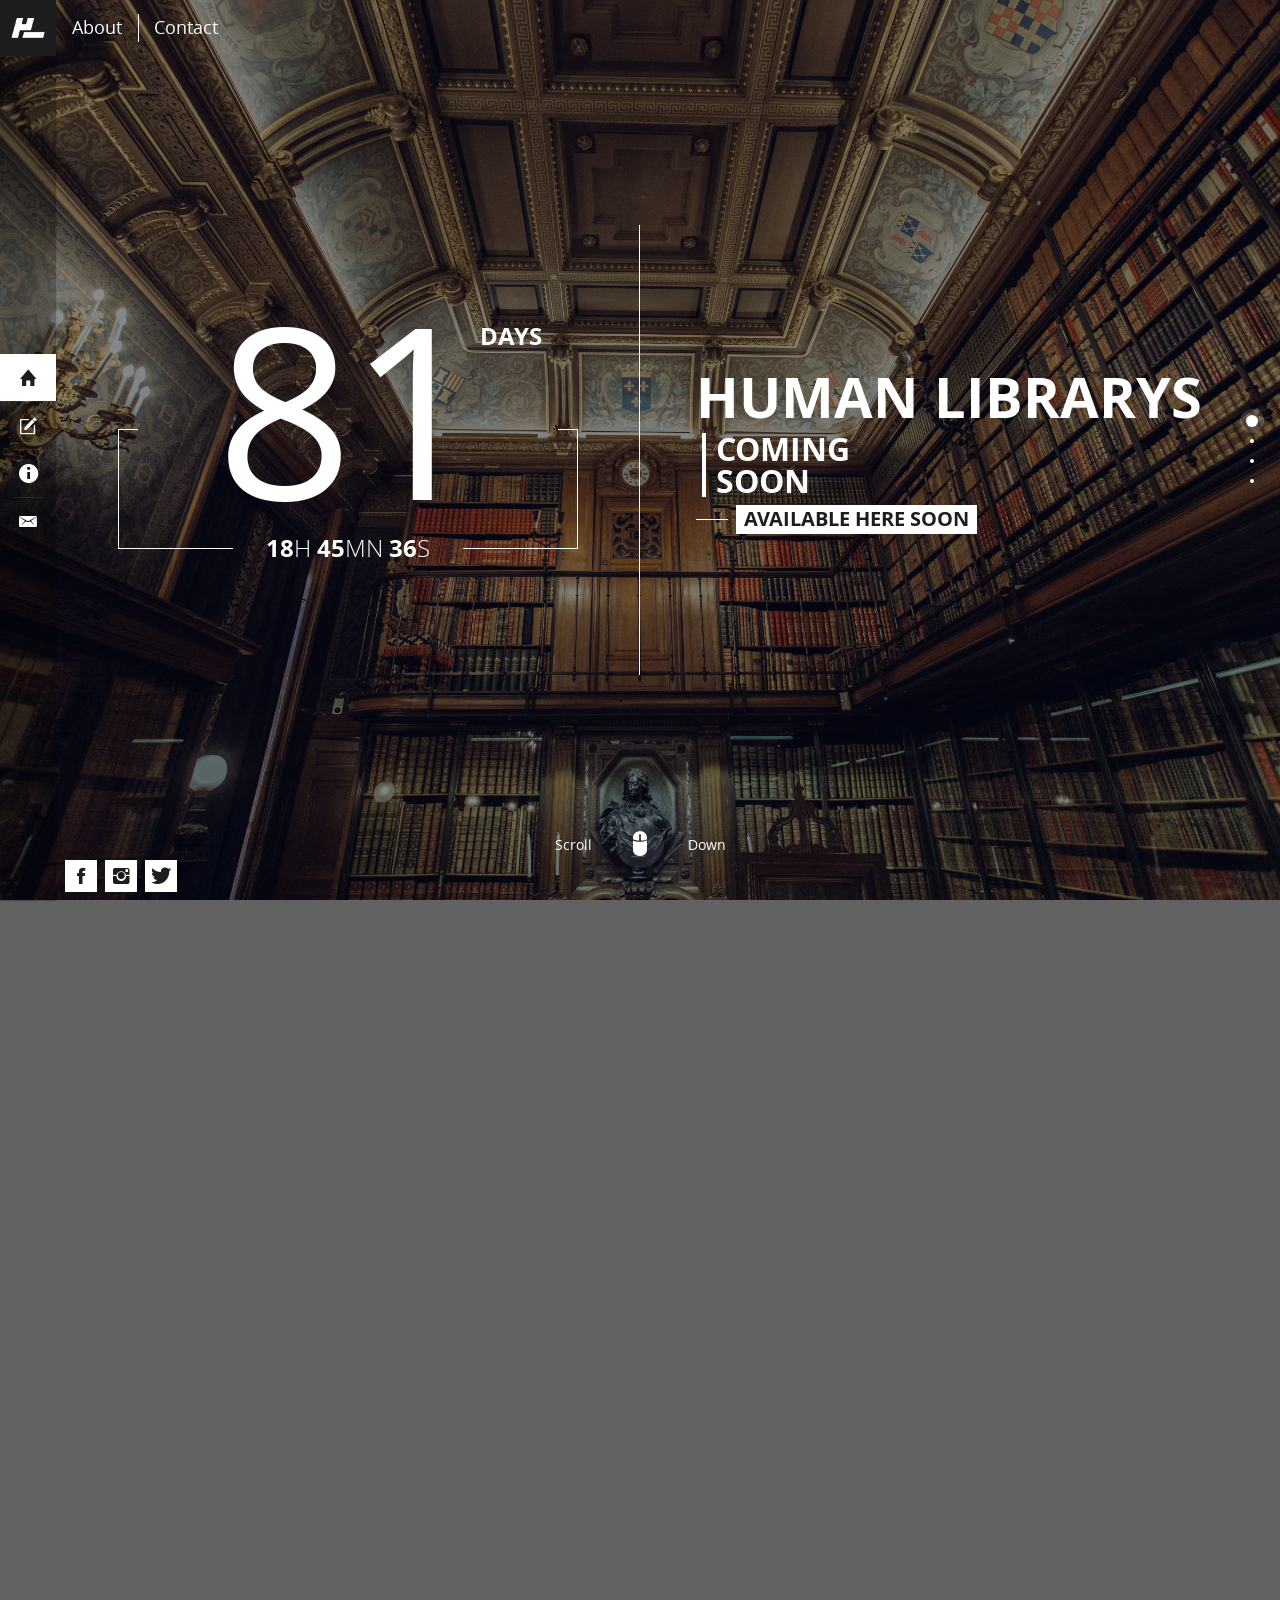
==== commit 3cea1a10: "update" ====
--- a/index2.html
+++ b/index2.html
@@ -1,20 +1,14 @@
-<!doctype html>
-<!--
-COPYRIGHT by HighHay/Mivfx
-Before using this theme, you should accept themeforest licenses terms.
-http://themeforest.net/licenses
--->
-
+<!DOCTYPE html>
 <html class="no-js" lang="en">
     <head>
         <meta http-equiv="content-type" content="text/html; charset=UTF-8">
         <meta charset="utf-8">
 
         <!-- Page Title Here -->
-        <title>Timex - Landing page Coming Soon responsive template</title>
+        <title>Human Librarys</title>
 		
         <!-- Page Description Here -->
-		<meta name="description" content="A responsive coming soon template, un template HTML pour une page en cours de construction">
+		<meta name="description" content="Human Librarys">
 
         <!-- Disable screen scaling-->
         <meta name="viewport" content="width=device-width, user-scalable=no, initial-scale=1, maximum-scale=1, user-scalable=0">
@@ -148,7 +142,7 @@
 				<!-- Clock -->
 				<div class="clock clock-countdown">
 					<div class="site-config"
-						 data-date="10/30/2016 00:00:00" 
+						 data-date="12/31/2016 00:00:00" 
 						 data-date-timezone="+0"
 						 ></div>					
 					<div class="elem-center">
@@ -174,12 +168,7 @@
 						<span class="minutes">45</span><span class="thin">MN</span>
 						<span class="seconds">36</span><span class="thin">S</span>
 					</div>
-				</div> 
-				
-				
-				<footer>
-					<p>Before we launch our <strong>new website</strong></p>
-				</footer>                
+				</div>             
 			</div> 
 		</div>
 		<!-- End of timer pane -->
@@ -199,10 +188,10 @@
 					
 					<header class="header">
 						<div class="h-left">
-							<h2>New <strong>Company</strong></h2>
+							<h2><strong>Human Librarys</strong></h2>
 						</div>
 						<div class="h-right">
-							<h3>Lorem <br>product</h3>
+							<h3>Coming Soon</h3>
 							<h4 class="subhead"><a href="#register">Available here soon</a></h4>
 						</div>
 					</header>
@@ -232,13 +221,13 @@
                     </header>
                     <div>
                         <form id="mail-subscription" class="form magic send_email_form" method="get" action="ajaxserver/serverfile.php">
-                            <p class="invite">Please, write your email below to stay in touch with us :</p>
+                            <p class="invite">휴먼라이브러리스 런칭 소식 받아보기</p>
 							<div class="fields clearfix">
 								<div class="input">
-									<label for="reg-email">Email </label>
+									<label for="reg-email">이메일 </label>
 									<input id="reg-email" class="email_f"  name="email" type="email" required placeholder="your@email.address" data-validation-type="email"></div>
 								<div class="buttons">
-									<button id="submit-email" class="button email_b" name="submit_email">Ok</button>
+									<button id="submit-email" class="button email_b" name="submit_email">확인</button>
 								</div>
 							</div>
                             
@@ -268,8 +257,11 @@
 						<h4 class="subhead">We <span class="bold">make</span> only <span class="bold">beautiful</span> things</h4>
                     </header>
                     <article class="text">
-                        <p>Lorem ipsum <strong>magicum </strong>dolor sit amet, consectetur adipiscing elit. Maecenas a sem ultrices neque vehicula fermentum a sit amet nulla.</p>
-                        <p>Aenean ultricies odio at erat facilisis tincidunt. Fusce tempor auctor justo, nec facilisis quam vehicula vel. Aenean non mattis purus, eget lobortis odio. </p>
+                         <p>휴먼라이브러리스란
+						비전문가들도 얼마든지 자신의 정보와 재능을 매매할 수 있는
+<strong>Connection Networking Service</strong> 입니다.</p>
+                        <p>현대 정보화 사회에서 필수적인 정보 그리고 인적 네트워크를 통해 누구나 스마트하게 현 시대의 혜택을 보다 가깝고 편리하게 누릴 수 있는
+사람들이 모인 곳 <strong>HumanLibrarys</strong> 입니다 </p>
                     </article>
                 </section>
                 <footer class="p-footer p-scrolldown">
@@ -310,18 +302,13 @@
 							<div class="row">
 								<div class="medium-6 columns left">
 									<ul>
-										<li>
-											<h4>Email</h4>
-											<p><a href="mailto://contact@mail.com">contactemail@mail.com</a></p>
-										</li>
-										<li>
-											<h4>Address</h4>
-											<p>99 Location Street
-											<br>Antartica SP</p>
-										</li>
+									<li>
+										<h4>CEO</h4>
+										<p>Juhan Walker</p>
+									</li>
 										<li>
 											<h4>Phone</h4>
-											<p>+999 123 456 89</p>
+											<p>+82 10 4510 9448</p>
 										</li>
 									</ul>
 								</div>
@@ -331,7 +318,7 @@
 										<!-- legal notice -->
 										<li class="show-for-medium-up">
 											<h4>Website</h4>
-											<p><a href="http://www.highhay.com">www.highhay.com</a></p>
+											<p><a href="http://www.humanlibrarys.com"><strong>HumanLibrarys</strong></a></p>
 										</li>
 										<li  class="show-for-medium-up">
 											<h4>Find us on</h4>
@@ -346,8 +333,8 @@
 											<!-- End of Social links -->
 										</li>
 										<li>
-											<p><img src="img/logo_large.png" alt="Logo" class="logo"></p>
-											<p class="small">Bientot by <strong><a href="http://highhay.com">Brand</a></strong>. All right reserved 2015</p>
+											<p><img src="img/logo_only.png" alt="Logo" class="logo"></p>
+											<p class="small">Copyright by <strong><a href="http://humanlibrarys.com">Human Librarys</a></strong>. All right reserved 2016</p>
 										</li>
 									</ul>
 
@@ -363,7 +350,7 @@
 				<div class="slide" id="s-message" data-anchor="message">
 					<section class="content">
 						<header class="p-title">
-							<h3>Write to us<i class="ion ion-email">
+							<h3>피드백<i class="ion ion-email">
 								</i>
 							</h3>
 							<ul class="buttons">
@@ -386,20 +373,20 @@
 									<form class="message form send_message_form" method="get" action="ajaxserver/serverfile.php">
 										<div class="fields clearfix">
 											<div class="input">
-												<label for="mes-name">Name </label>
+												<label for="mes-name">이름 </label>
 												<input id="mes-name" name="name" type="text" placeholder="Your Name" required></div>
 											<div class="buttons">
-												<button id="submit-message" class="button email_b" name="submit_message">Ok</button>
+												<button id="submit-message" class="button email_b" name="submit_message">확인</button>
 											</div>
 										</div>
 										<div class="fields clearfix">
 											<div class="input">
-												<label for="mes-email">Email </label>
+												<label for="mes-email">이메일 </label>
 												<input id="mes-email" type="email" placeholder="Email Address" name="email" required>
 											</div>
 										</div>
 										<div class="fields clearfix no-border">
-											<label for="mes-text">Message </label>
+											<label for="mes-text">내용 </label>
 											<textarea id="mes-text" placeholder="Message ..." name="message" required></textarea>
 
 											<div>
@@ -425,9 +412,9 @@
 		<!-- Begin of site footer -->
 		<footer class="page-footer">
 			<div>
-				<a href="http://www.facebook.com/highhay" target="_blank"><i class="ion icon ion-social-facebook"></i></a>
-				<a href="http://www.instagram.com/miradontsoa" target="_blank"><i class="ion icon ion-social-instagram"></i></a>
-				<a href="http://twitter.com/miradontsoa" target="_blank"><i class="ion icon ion-social-twitter"></i></a>
+				<a href="http://www.facebook.com/humanlibrarys" target="_blank"><i class="ion icon ion-social-facebook"></i></a>
+				<a href="http://www.instagram.com/humanlibrarys" target="_blank"><i class="ion icon ion-social-instagram"></i></a>
+				<a href="http://twitter.com/humanlibrarys" target="_blank"><i class="ion icon ion-social-twitter"></i></a>
 			</div>
 		</footer>
 		<!-- End of site footer -->
